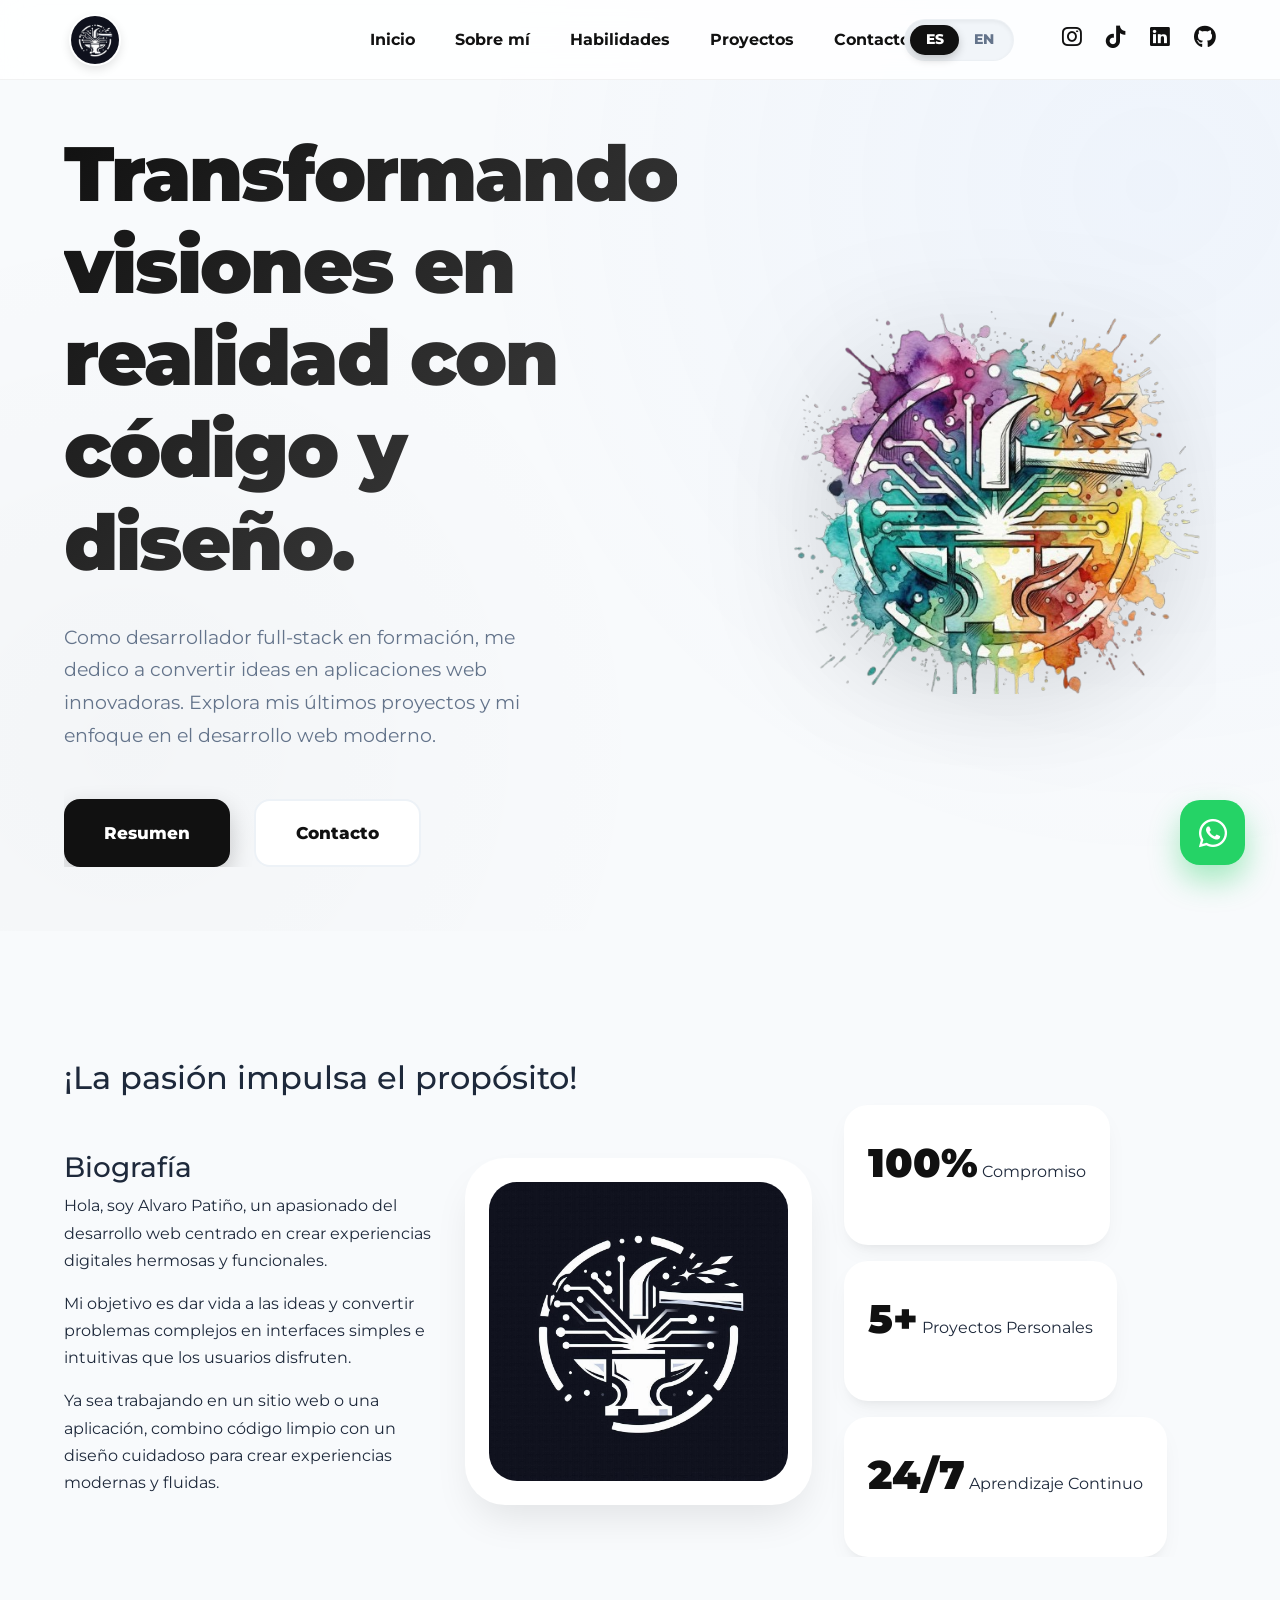
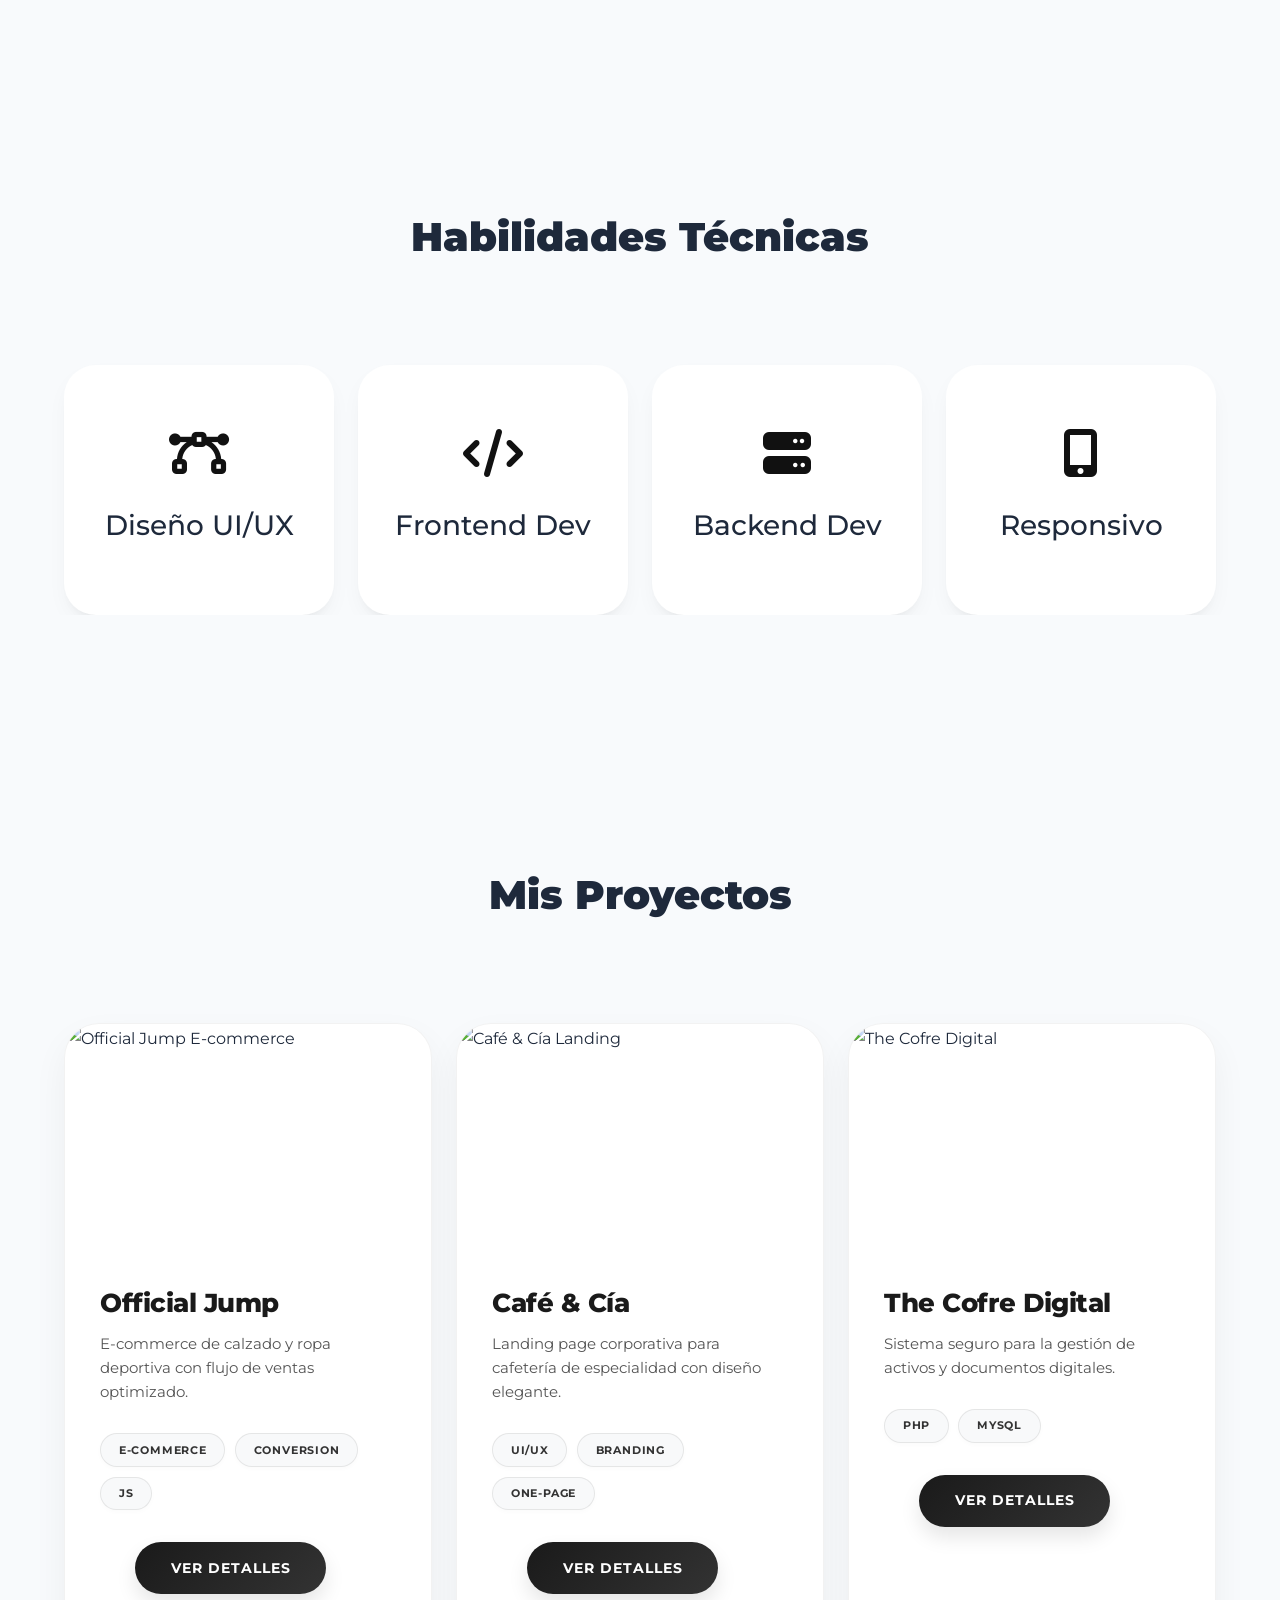
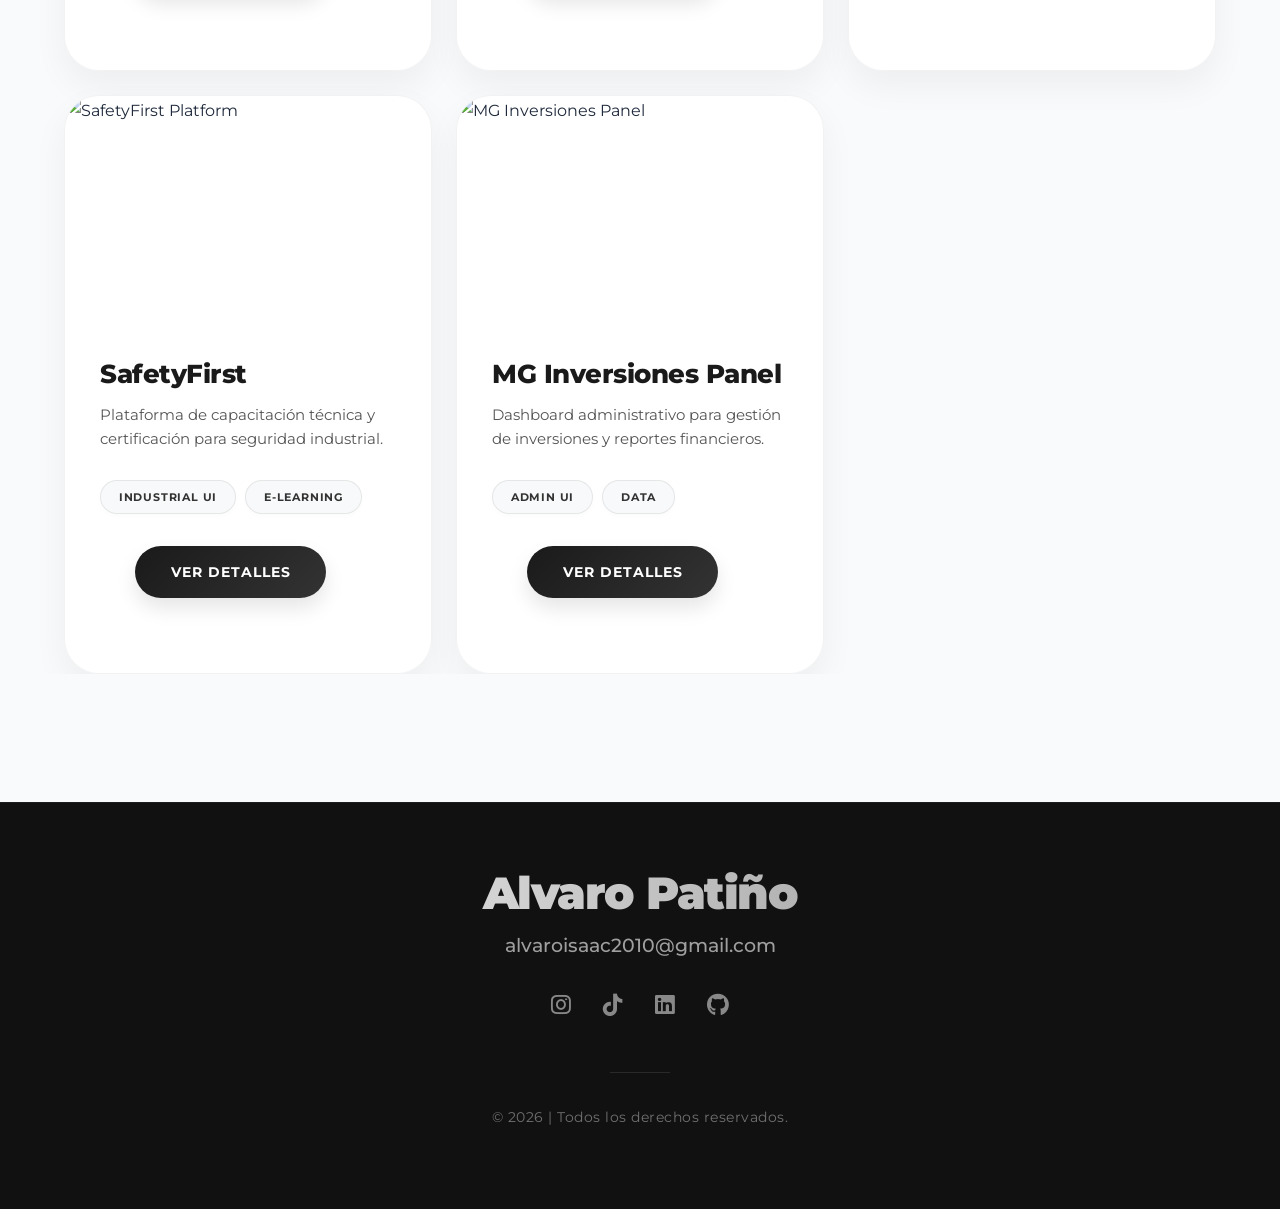
==== index.html @ 6e1e53f9 "version 0.1" ====
<!DOCTYPE html>
<html lang="es">

<head>
    <meta charset="UTF-8">
    <meta name="viewport" content="width=device-width, initial-scale=1.0">
    
    <!-- SEO Básico -->
    <title>Alvaro Patiño | Desarrollador Full-Stack & Diseñador UI/UX</title>
    <meta name="description" content="Desarrollador web especializado en crear experiencias digitales innovadoras, funcionales y de alto impacto. Explora mis proyectos y conectemos.">
    <meta name="keywords" content="Alvaro Patiño, Desarrollo Web, Full-Stack, UI/UX, Portafolio, Venezuela, React, JavaScript">
    <meta name="author" content="Alvaro Patiño">

    <!-- Open Graph / Facebook / WhatsApp / LinkedIn -->
    <meta property="og:type" content="website">
    <meta property="og:url" content="https://alvaroisaac18.github.io/"> <!-- Reemplaza por tu URL final si cambia -->
    <meta property="og:title" content="Alvaro Patiño | Portafolio Profesional">
    <meta property="og:description" content="Transformando visiones en realidad con código y diseño. Mira mis últimos proyectos de desarrollo web.">
    <meta property="og:image" content="./assets/img/LOGO.png">

    <!-- Twitter -->
    <meta property="twitter:card" content="summary_large_image">
    <meta property="twitter:url" content="https://alvaroisaac18.github.io/">
    <meta property="twitter:title" content="Alvaro Patiño | Portafolio Profesional">
    <meta property="twitter:description" content="Desarrollador Full-Stack apasionado por crear interfaces intuitivas y potentes.">
    <meta property="twitter:image" content="./assets/img/LOGO.png">

    <!-- Bootstrap 5 -->
    <link href="https://cdn.jsdelivr.net/npm/bootstrap@5.3.3/dist/css/bootstrap.min.css" rel="stylesheet">
    <link rel="stylesheet" href="./assets/style/style.css">
    <link rel="preconnect" href="https://fonts.googleapis.com">
    <link rel="preconnect" href="https://fonts.gstatic.com" crossorigin>
    <link href="https://fonts.googleapis.com/css2?family=Montserrat:ital,wght@0,100..900;1,100..900&display=swap" rel="stylesheet">
    <!-- Font Awesome for Icons -->
    <link rel="stylesheet" href="https://cdnjs.cloudflare.com/ajax/libs/font-awesome/6.5.1/css/all.min.css">
</head>

<body>
    <header class="navbar-m">
        <div class="logo-m">
            <img src="./assets/img/logo.jpeg" alt="Logo de Alvaro Patiño">
        </div>
        <nav class="menu-navbar" id="menu-navbar">
            <div class="nav-links-left">
                <ul>
                    <li class="menu-navbar-item"><a class="menu-navbar-link" href="#home"
                            data-i18n="nav-home">Inicio</a></li>
                    <li class="menu-navbar-item"><a class="menu-navbar-link" href="#about" data-i18n="nav-about">Sobre
                            mí</a></li>
                    <li class="menu-navbar-item"><a class="menu-navbar-link" href="#skills"
                            data-i18n="nav-skills">Habilidades</a></li>
                    <li class="menu-navbar-item"><a class="menu-navbar-link" href="#projects"
                            data-i18n="nav-projects">Proyectos</a></li>
                    <li class="menu-navbar-item"><a class="menu-navbar-link" href="#contact"
                            data-i18n="nav-contact">Contacto</a></li>
                </ul>
            </div>

            <div class="nav-extras-right">
                <div class="language-switcher-pill">
                    <button id="lang-es" class="lang-btn active">ES</button>
                    <button id="lang-en" class="lang-btn">EN</button>
                    <div class="switcher-bg"></div>
                </div>
                <div class="social-media-navbar">
                    <ul>
                        <li class="social-media-navbar-item"><a href="https://www.instagram.com/merchyprime_?igsh=MTd2d3c0Ynd5NTlqZw==" target="_blank"><i class="fa-brands fa-instagram"></i></a></li>
                        <li class="social-media-navbar-item"><a href="https://www.tiktok.com/@techforge.dev?_r=1&_t=ZS-95hbqI3Zc0X" target="_blank"><i class="fa-brands fa-tiktok"></i></a></li>
                        <li class="social-media-navbar-item"><a href="https://www.linkedin.com/in/alvaro-isaac-pati%C3%B1o-carrillo-1a999737a" target="_blank"><i class="fa-brands fa-linkedin"></i></a></li>
                        <li class="social-media-navbar-item"><a href="https://github.com/alvaroisaac18" target="_blank"><i class="fa-brands fa-github"></i></a></li>
                    </ul>
                </div>
            </div>
        </nav>
        <div class="menu-toggle-container">
            <button class="menu-button" type="button" aria-controls="menu-navbar" aria-expanded="false">
                <span class="menu-button__icon" aria-hidden="true"></span>
            </button>
        </div>

    </header>

    <main>
        <!-- Hero Section -->
        <section id="home" class="hero-section">
            <div class="container">
                <div class="img-main">
                    <div class="hero-img-container">
                        <img src="./assets/img/LOGO.png" alt="Hero Image">
                    </div>
                    <div class="hero-text-content">
                        <div class="title-img-hero">
                            <h2 data-i18n="hero-title">Transformando visiones en realidad con código y diseño.</h2>
                        </div>
                        <p class="hero-description-p" data-i18n="hero-description">Como desarrollador full-stack en
                            formación, me dedico a convertir ideas en aplicaciones web innovadoras. Explora mis últimos
                            proyectos y mi enfoque en el desarrollo web moderno.</p>

                        <div class="btn-group-m">
                            <button data-i18n="btn-resume">Resumen</button>
                            <button data-i18n="btn-contact">Contacto</button>
                        </div>
                    </div>
                </div>
            </div>
        </section>

        <!-- About Section -->
        <section id="about" class="about-section">
            <div class="container">
                <div class="about-section__inner">
                    <h2 class="about-title" data-i18n="about-main-title">¡La pasión impulsa el propósito!</h2>

                    <div class="about-layout">
                        <article class="about-text">
                            <h3 class="about-text__label" data-i18n="about-label">Biografía</h3>
                            <p data-i18n="about-p1">
                                Hola, soy <span class="about-text__highlight">Alvaro Patiño</span>, un apasionado del
                                desarrollo web centrado en crear experiencias digitales hermosas y funcionales.
                            </p>
                            <p data-i18n="about-p2">
                                Mi objetivo es dar vida a las ideas y convertir problemas complejos en interfaces simples e
                                intuitivas que los usuarios disfruten.
                            </p>
                            <p data-i18n="about-p3">
                                Ya sea trabajando en un sitio web o una aplicación, combino código limpio con un diseño
                                cuidadoso para crear experiencias modernas y fluidas.
                            </p>
                        </article>

                        <div class="about-card">
                            <div class="about-card__frame">
                                <img src="./assets/img/logo.jpeg" alt="Foto de perfil de Alvaro Patiño">
                            </div>
                        </div>

                        <div class="about-stats">
                            <div class="about-stat">
                                <span class="about-stat__number">100%</span>
                                <span class="about-stat__label" data-i18n="stat-commitment">Compromiso</span>
                            </div>
                            <div class="about-stat">
                                <span class="about-stat__number">5+</span>
                                <span class="about-stat__label" data-i18n="stat-projects">Proyectos Personales</span>
                            </div>
                            <div class="about-stat">
                                <span class="about-stat__number">24/7</span>
                                <span class="about-stat__label" data-i18n="stat-learning">Aprendizaje Continuo</span>
                            </div>
                        </div>
                    </div>
                </div>
            </div>
        </section>

        <!-- Skills Section -->
        <section id="skills" class="skills-section">
            <div class="container">
                <h2 class="section-title" data-i18n="skills-title">Habilidades Técnicas</h2>
                <div class="skills-grid row g-4">
                    <div class="col-6 col-md-3">
                        <div class="skill-card">
                            <i class="fa-solid fa-bezier-curve skill-icon-fa"></i>
                            <h3 data-i18n="skill-uiux">Diseño UI/UX</h3>
                        </div>
                    </div>
                    <div class="col-6 col-md-3">
                        <div class="skill-card">
                            <i class="fa-solid fa-code skill-icon-fa"></i>
                            <h3>Frontend Dev</h3>
                        </div>
                    </div>
                    <div class="col-6 col-md-3">
                        <div class="skill-card">
                            <i class="fa-solid fa-server skill-icon-fa"></i>
                            <h3>Backend Dev</h3>
                        </div>
                    </div>
                    <div class="col-6 col-md-3">
                        <div class="skill-card">
                            <i class="fa-solid fa-mobile-screen-button skill-icon-fa"></i>
                            <h3 data-i18n="skill-responsive">Responsivo</h3>
                        </div>
                    </div>
                </div>
            </div>
        </section>

        <!-- Projects Section -->
        <!-- Projects Section -->
        <section id="projects" class="projects-section">
            <div class="container">
                <h2 class="section-title" data-i18n="projects-title">Mis Proyectos</h2>
                <div class="projects-grid row g-4">
                    <div class="col-12 col-md-6 col-lg-4">
                        <div class="project-card">
                            <div class="project-img">
                                <img src="./assets/img/imgPortafolio/Captura.PNG" alt="Official Jump E-commerce">
                            </div>
                            <div class="project-content">
                                <h3 data-i18n="project-refa-title">Official Jump</h3>
                                <p data-i18n="project-refa-desc">E-commerce de calzado y ropa deportiva con flujo de ventas optimizado.</p>
                                <div class="project-tags">
                                    <span>E-commerce</span> <span>Conversion</span> <span>JS</span>
                                </div>
                                <div class="project-footer">
                                    <a href="project-refa.html" class="btn-details">Ver Detalles</a>
                                </div>
                            </div>
                        </div>
                    </div>

                    <div class="col-12 col-md-6 col-lg-4">
                        <div class="project-card">
                            <div class="project-img">
                                <img src="./assets/img/imgPortafolio/Captuxra.PNG" alt="Café & Cía Landing">
                            </div>
                            <div class="project-content">
                                <h3 data-i18n="project-coffee-title">Café & Cía</h3>
                                <p data-i18n="project-coffee-desc">Landing page corporativa para cafetería de especialidad con diseño elegante.</p>
                                <div class="project-tags">
                                    <span>UI/UX</span> <span>Branding</span> <span>One-Page</span>
                                </div>
                                <div class="project-footer">
                                    <a href="project-coffee.html" class="btn-details">Ver Detalles</a>
                                </div>
                            </div>
                        </div>
                    </div>

                    <div class="col-12 col-md-6 col-lg-4">
                        <div class="project-card">
                            <div class="project-img">
                                <img src="./assets/img/imgPortafolio/Capturdsdsa.PNG" alt="The Cofre Digital">
                            </div>
                            <div class="project-content">
                                <h3 data-i18n="project-cofre-title">The Cofre Digital</h3>
                                <p data-i18n="project-cofre-desc">Sistema seguro para la gestión de activos y documentos digitales.</p>
                                <div class="project-tags">
                                    <span>PHP</span> <span>MySQL</span>
                                </div>
                                <div class="project-footer">
                                    <a href="project-thecofre.html" class="btn-details">Ver Detalles</a>
                                </div>
                            </div>
                        </div>
                    </div>

                    <div class="col-12 col-md-6 col-lg-4">
                        <div class="project-card">
                            <div class="project-img">
                                <img src="./assets/img/imgPortafolio/ope.PNG" alt="SafetyFirst Platform">
                            </div>
                            <div class="project-content">
                                <h3 data-i18n="project-curso-title">SafetyFirst</h3>
                                <p data-i18n="project-curso-desc">Plataforma de capacitación técnica y certificación para seguridad industrial.</p>
                                <div class="project-tags">
                                    <span>Industrial UI</span> <span>E-learning</span>
                                </div>
                                <div class="project-footer">
                                    <a href="project-curso.html" class="btn-details">Ver Detalles</a>
                                </div>
                            </div>
                        </div>
                    </div>

                    <div class="col-12 col-md-6 col-lg-4">
                        <div class="project-card">
                            <div class="project-img">
                                <img src="./assets/img/imgPortafolio/mgInversiones.PNG" alt="MG Inversiones Panel">
                            </div>
                            <div class="project-content">
                                <h3 data-i18n="project-mg-title">MG Inversiones Panel</h3>
                                <p data-i18n="project-mg-desc">Dashboard administrativo para gestión de inversiones y reportes financieros.</p>
                                <div class="project-tags">
                                    <span>Admin UI</span> <span>Data</span>
                                </div>
                                <div class="project-footer">
                                    <a href="project-mg.html" class="btn-details">Ver Detalles</a>
                                </div>
                            </div>
                        </div>
                    </div>
                </div>
            </div>
        </section>

    <footer id="contact" class="footer-m">
        <div class="container text-center">
            <h2 class="footer-logo-text">Alvaro Patiño</h2>
            <a href="mailto:alvaroisaac2010@gmail.com" class="footer-email-link">alvaroisaac2010@gmail.com</a>
            
            <div class="footer-socials">
                <a href="https://www.instagram.com/merchyprime_?igsh=MTd2d3c0Ynd5NTlqZw==" target="_blank"><i class="fa-brands fa-instagram"></i></a>
                <a href="https://www.tiktok.com/@techforge.dev?_r=1&_t=ZS-95hbqI3Zc0X" target="_blank"><i class="fa-brands fa-tiktok"></i></a>
                <a href="https://www.linkedin.com/in/alvaro-isaac-pati%C3%B1o-carrillo-1a999737a" target="_blank"><i class="fa-brands fa-linkedin"></i></a>
                <a href="https://github.com/alvaroisaac18" target="_blank"><i class="fa-brands fa-github"></i></a>
            </div>

            <div class="footer-divider"></div>
            <p class="footer-bottom-text">
                &copy; <span id="current-year"></span> | <span data-i18n="footer-rights">Desarrollado con pasión. Todos los derechos reservados.</span>
            </p>
        </div>
    </footer>

    <script src="./assets/js/script.js"></script>

    <a class="whatsapp-float" href="https://wa.me/584164515058?text=Hola%20Alvaro,%20vi%20tu%20portafolio" target="_blank" rel="noopener"
        aria-label="Escríbenos por WhatsApp">
        <i class="fa-brands fa-whatsapp"></i>
    </a>
</body>

</html>
---- assets/style/style.css ----
:root {
    --header-height: 5rem;
    --primary-color: #111111;
    --accent-color: #3b82f6;
    --bg-color: #f8fafc;
    --white: #ffffff;
    --text-main: #1e293b;
    --text-muted: #64748b;
    --card-shadow: 0 10px 25px -5px rgba(0, 0, 0, 0.05), 0 8px 10px -6px rgba(0, 0, 0, 0.05);
    --premium-shadow: 0 20px 40px -10px rgba(0, 0, 0, 0.1);
    --transition: all 0.4s cubic-bezier(0.4, 0, 0.2, 1);
}

* {
    padding: 0;
    margin: 0;
    box-sizing: border-box;
}

html {
    scroll-behavior: smooth;
}

html, body {
    max-width: 100%;
    overflow-x: hidden;
    position: relative;
}

body {
    background-color: var(--bg-color);
    font-family: "Montserrat", sans-serif;
    color: var(--text-main);
    line-height: 1.7;
}

li {
    list-style: none;
}

a {
    text-decoration: none;
    color: inherit;
}

/* --- Detailed Navbar --- */
.navbar-m {
    width: 100%;
    height: var(--header-height);
    background-color: rgba(255, 255, 255, 0.85);
    backdrop-filter: blur(15px);
    -webkit-backdrop-filter: blur(15px);
    border-bottom: 1px solid rgba(0, 0, 0, 0.05);
    display: flex;
    justify-content: space-between;
    align-items: center;
    padding: 0 2rem;
    position: fixed;
    top: 0;
    left: 0;
    z-index: 1000;
    transition: var(--transition);
}

/* Scrolled state (via JS or just keeping it elegant) */
.navbar-m.scrolled {
    height: 4.5rem;
    background-color: rgba(255, 255, 255, 0.95);
    box-shadow: 0 10px 30px rgba(0, 0, 0, 0.03);
}

.logo-m {
    display: flex;
    align-items: center;
    position: relative;
    padding: 5px;
}

.logo-m img {
    width: 52px;
    height: 52px;
    border-radius: 50%;
    object-fit: cover;
    transition: var(--transition);
    border: 2px solid transparent;
    box-shadow: 0 4px 10px rgba(0, 0, 0, 0.1);
}

.logo-m:hover img {
    transform: scale(1.08) rotate(-5deg);
    border-color: var(--primary-color);
}

/* Side Drawer (Mobile) */
.menu-navbar {
    position: fixed;
    top: 0;
    right: -100%;
    width: 85%;
    max-width: 400px;
    height: 100vh;
    background-color: var(--white);
    display: flex;
    flex-direction: column;
    padding: 6rem 2.5rem 3rem;
    gap: 3rem;
    transition: right 0.5s cubic-bezier(0.77, 0, 0.175, 1);
    box-shadow: -15px 0 35px rgba(0, 0, 0, 0.05);
    z-index: 999;
    visibility: hidden;
}

.menu-navbar.is-active {
    right: 0;
    visibility: visible;
}

.nav-links-left ul,
.nav-extras-right ul,
.social-media-navbar ul {
    list-style: none !important;
    margin: 0 !important;
    padding: 0 !important;
    display: flex;
}

.footer-m {
    background: #000;
    color: #fff;
    padding: 5rem 0 3rem;
    position: relative;
}

.footer-logo-text {
    font-size: 2.8rem;
    font-weight: 900;
    letter-spacing: -1.5px;
    margin-bottom: 0.5rem;
    background: linear-gradient(to right, #fff, #888);
    -webkit-background-clip: text;
    -webkit-text-fill-color: transparent;
}

.footer-email-link {
    color: rgba(255, 255, 255, 0.6);
    text-decoration: none;
    font-size: 1.2rem;
    font-weight: 500;
    transition: all 0.3s ease;
    display: inline-block;
    margin-bottom: 1.5rem;
}

.footer-socials {
    display: flex;
    justify-content: center;
    gap: 2rem;
    margin-bottom: 3rem;
}

.footer-socials a {
    color: rgba(255, 255, 255, 0.5);
    font-size: 1.4rem;
    transition: all 0.3s ease;
}

.footer-socials a:hover {
    color: #fff;
    transform: translateY(-3px);
}

.contact-section {
    display: none;
}

.footer-email-link:hover {
    color: #fff;
    transform: translateY(-2px);
}

.footer-divider {
    width: 60px;
    height: 1px;
    background: rgba(255, 255, 255, 0.1);
    margin: 0 auto 2rem;
}

.footer-bottom-text {
    color: rgba(255, 255, 255, 0.4);
    font-size: 0.9rem;
    letter-spacing: 0.5px;
}

.nav-links-left ul {
    flex-direction: column;
    gap: 2rem;
}

.nav-extras-right {
    display: flex;
    flex-direction: column;
    gap: 2.5rem;
    margin-top: auto;
}

.menu-navbar-link {
    font-size: 1.4rem;
    font-weight: 800;
    color: var(--primary-color);
    position: relative;
    padding-left: 1rem;
    border-left: 3px solid transparent;
    transition: var(--transition);
}

.menu-navbar-link:hover {
    padding-left: 1.5rem;
    border-left-color: var(--primary-color);
}

/* Language Switcher Pill - More Detailed */
.language-switcher-pill {
    position: relative;
    display: flex;
    background: #f1f5f9;
    padding: 5px;
    border-radius: 100px;
    width: 110px;
    height: 42px;
    box-shadow: inset 0 2px 4px rgba(0, 0, 0, 0.05);
    border: 1px solid rgba(0, 0, 0, 0.02);
}

.lang-btn {
    flex: 1;
    border: none;
    background: none;
    cursor: pointer;
    font-size: 0.85rem;
    font-weight: 800;
    color: var(--text-muted);
    z-index: 2;
    transition: var(--transition);
}

.lang-btn.active {
    color: var(--white);
}

.switcher-bg {
    position: absolute;
    top: 5px;
    left: 5px;
    width: calc(50% - 5px);
    height: calc(100% - 10px);
    background: var(--primary-color);
    border-radius: 100px;
    transition: transform 0.4s cubic-bezier(0.175, 0.885, 0.32, 1.275);
    z-index: 1;
    box-shadow: 0 4px 10px rgba(0, 0, 0, 0.2);
}

#lang-en.active~.switcher-bg {
    transform: translateX(100%);
}

.social-media-navbar ul {
    display: flex;
    gap: 1.5rem;
    justify-content: center;
    margin: 0;
    padding: 0;
    list-style: none;
}

.social-media-navbar-item i {
    font-size: 1.4rem;
    color: var(--primary-color);
    transition: var(--transition);
}

.social-media-navbar-item i:hover {
    transform: translateY(-5px);
    color: var(--text-muted);
}

/* Menu Toggle Button (Hamburger) */
.menu-button {
    background: #f1f5f9;
    border: none;
    cursor: pointer;
    width: 48px;
    height: 48px;
    border-radius: 12px;
    display: flex;
    align-items: center;
    justify-content: center;
    transition: var(--transition);
}

.menu-button:hover {
    background: #e2e8f0;
}

.menu-button__icon {
    width: 22px;
    height: 2px;
    background: var(--primary-color);
    position: relative;
    transition: var(--transition);
}

.menu-button__icon::before,
.menu-button__icon::after {
    content: '';
    position: absolute;
    width: 100%;
    height: 2px;
    background: var(--primary-color);
    left: 0;
    transition: var(--transition);
}

.menu-button__icon::before {
    top: -7px;
}

.menu-button__icon::after {
    bottom: -7px;
    width: 70%;
}

.menu-button[aria-expanded="true"] .menu-button__icon {
    background: transparent;
}

.menu-button[aria-expanded="true"] .menu-button__icon::before {
    transform: rotate(45deg);
    top: 0;
}

.menu-button[aria-expanded="true"] .menu-button__icon::after {
    transform: rotate(-45deg);
    bottom: 0;
    width: 100%;
}

/* --- Detailed Hero Section --- */
.hero-section {
    min-height: 100vh;
    display: flex;
    align-items: center;
    padding: 8rem 0 4rem;
    position: relative;
    background: radial-gradient(circle at 90% 10%, rgba(59, 130, 246, 0.03) 0%, transparent 40%);
}

.hero-section .img-main {
    width: 100%;
    display: flex;
    flex-direction: column;
    align-items: center;
    text-align: center;
    gap: 2rem;
    position: relative;
    overflow: hidden;
}

.hero-img-container {
    position: relative;
    width: 100%;
    max-width: 100%;
}

/* Soft glow behind hero image */
.hero-img-container::before {
    content: '';
    position: absolute;
    top: 50%;
    left: 50%;
    transform: translate(-50%, -50%);
    width: 80%;
    height: 80%;
    background: var(--primary-color);
    filter: blur(80px);
    opacity: 0.05;
    z-index: -1;
}

.img-main img {
    width: 100%;
    height: auto;
    animation: float 6s ease-in-out infinite;
    filter: drop-shadow(0 25px 50px rgba(0, 0, 0, 0.1));
}

@keyframes float {

    0%,
    100% {
        transform: translateY(0);
    }

    50% {
        transform: translateY(-20px);
    }
}

.hero-text-content {
    max-width: 600px;
}

.title-img-hero h2 {
    font-size: 1.8rem;
    font-weight: 900;
    line-height: 1.2;
    margin-bottom: 2rem;
    background: linear-gradient(135deg, var(--primary-color) 0%, #444 100%);
    -webkit-background-clip: text;
    -webkit-text-fill-color: transparent;
}

@media (min-width: 480px) {
    .title-img-hero h2 {
        font-size: 2.25rem;
    }
}

.hero-description-p {
    font-size: 1rem;
    color: var(--text-muted);
    margin-bottom: 3rem;
    max-width: 500px;
    margin-left: auto;
    margin-right: auto;
}

.btn-group-m {
    display: flex;
    gap: 1.5rem;
    justify-content: center;
}

.btn-group-m button {
    padding: 1.1rem 2.5rem;
    border-radius: 16px;
    font-weight: 800;
    font-size: 1.05rem;
    cursor: pointer;
    transition: var(--transition);
    border: none;
}

.btn-group-m button:first-child {
    background: var(--primary-color);
    color: var(--white);
    box-shadow: 0 10px 25px rgba(0, 0, 0, 0.2);
}

.btn-group-m button:last-child {
    background: var(--white);
    color: var(--primary-color);
    border: 2px solid #edf2f7;
}

.btn-group-m button:hover {
    transform: translateY(-5px) scale(1.02);
    box-shadow: 0 20px 35px rgba(0, 0, 0, 0.15);
}

/* --- Sections Common --- */
.container {
    max-width: 1200px;
    margin: 0 auto;
    padding: 0 1.5rem;
    width: 100%;
    overflow: hidden;
}

section {
    padding: 5rem 0;
}

@media (min-width: 768px) {
    section {
        padding: 8rem 0;
    }
}

.section-title {
    font-size: 1.8rem;
    font-weight: 900;
    text-align: center;
    margin-bottom: 3rem;
}

@media (min-width: 768px) {
    .section-title {
        font-size: 2.5rem;
        margin-bottom: 5rem;
    }
}

/* --- About Section Details --- */
.about-layout {
    display: flex;
    flex-direction: column;
    gap: 2rem;
    align-items: center;
    width: 100%;
}

.about-card__frame {
    padding: 1.5rem;
    background: var(--white);
    border-radius: 40px;
    box-shadow: var(--premium-shadow);
    transition: var(--transition);
}

.about-card__frame:hover {
    transform: translateY(-10px) rotate(2deg);
}

.about-card__frame img {
    width: 100%;
    max-width: 100%;
    height: auto;
    border-radius: 28px;
}

.about-stats {
    display: flex;
    gap: 1rem;
    flex-wrap: wrap;
    justify-content: center;
    width: 100%;
}

.about-stat {
    padding: 1.5rem;
    background: var(--white);
    border-radius: 24px;
    flex: 1 1 140px;
    min-width: 120px;
    box-shadow: var(--card-shadow);
    text-align: center;
}

.about-stat__number {
    font-size: 2.5rem;
    font-weight: 900;
    color: var(--primary-color);
}

/* --- Skills --- */
/* --- Skills --- */
.skills-grid {
    margin-top: 2rem;
}

.skill-card {
    background: var(--white);
    padding: 4rem 2rem;
    border-radius: 32px;
    text-align: center;
    box-shadow: var(--card-shadow);
    transition: var(--transition);
}

.skill-card:hover {
    transform: translateY(-15px);
    box-shadow: var(--premium-shadow);
}

.skill-icon-fa {
    font-size: 3rem;
    margin-bottom: 2rem;
    color: var(--primary-color);
}

/* --- Projects --- */
/* --- Projects --- */
.projects-grid {
    margin-top: 2rem;
}

.project-card {
    background: rgba(255, 255, 255, 0.95);
    border: 1px solid rgba(0, 0, 0, 0.05);
    border-radius: 35px;
    overflow: hidden;
    box-shadow: 0 15px 35px rgba(0, 0, 0, 0.05);
    transition: all 0.5s cubic-bezier(0.4, 0, 0.2, 1);
    height: 100%;
    display: flex;
    flex-direction: column;
}

.project-img {
    overflow: hidden;
    aspect-ratio: 16 / 10;
}

.project-img img {
    width: 100%;
    height: 100%;
    object-fit: cover;
    transition: transform 0.6s ease;
}

.project-card:hover .project-img img {
    transform: scale(1.1);
}

.project-card:hover {
    transform: translateY(-12px);
    box-shadow: 0 30px 60px rgba(0, 0, 0, 0.1);
}

.project-content {
    padding: 2.2rem;
    flex-grow: 1;
    display: flex;
    flex-direction: column;
}

.project-content h3 {
    font-size: 1.6rem;
    font-weight: 800;
    margin-bottom: 0.8rem;
    color: #1a1a1a;
    letter-spacing: -0.5px;
}

.project-content p {
    color: #555;
    line-height: 1.6;
    margin-bottom: 1.8rem;
    font-size: 0.95rem;
}

.project-tags {
    display: flex;
    flex-wrap: wrap;
    gap: 0.6rem;
    margin-bottom: 2rem;
}

.project-tags span {
    background: #f8f9fa;
    color: #333;
    padding: 0.4rem 1.1rem;
    border-radius: 50px;
    font-size: 0.7rem;
    font-weight: 700;
    text-transform: uppercase;
    letter-spacing: 0.8px;
    border: 1px solid rgba(0,0,0,0.08);
    box-shadow: 0 2px 5px rgba(0,0,0,0.02);
}

.project-footer {
    padding: 0 2.2rem 2.5rem;
}

.btn-details {
    display: inline-block;
    padding: 0.9rem 2.2rem;
    background: linear-gradient(135deg, #1a1a1a, #333333);
    color: #ffffff !important;
    text-decoration: none !important;
    border-radius: 50px;
    font-weight: 700;
    font-size: 0.85rem;
    transition: all 0.3s cubic-bezier(0.175, 0.885, 0.32, 1.275);
    border: none;
    cursor: pointer;
    box-shadow: 0 10px 20px rgba(0, 0, 0, 0.1);
    text-transform: uppercase;
    letter-spacing: 1px;
    text-align: center;
}

.btn-details:hover {
    transform: translateY(-4px) scale(1.02);
    box-shadow: 0 15px 30px rgba(0, 0, 0, 0.15);
    background: #000;
}

.project-img img {
    width: 100%;
    height: 260px;
    object-fit: cover;
    transition: var(--transition);
}

.project-card:hover .project-img img {
    transform: scale(1.05);
}

/* --- Contact & Footer --- */
.contact-section {
    background: var(--primary-color);
    color: var(--white);
    border-radius: 0;
}

.contact-email {
    font-size: 1.2rem;
    font-weight: 900;
    color: var(--white);
    text-decoration: underline;
    text-underline-offset: 10px;
    margin: 2rem 0;
    word-break: break-all;
    display: inline-block;
}

.footer-m {
    padding: 4rem 0;
    text-align: center;
    background: var(--primary-color);
    color: rgba(255, 255, 255, 0.4);
    border-top: 1px solid rgba(255, 255, 255, 0.05);
}

.whatsapp-float {
    position: fixed;
    bottom: 35px;
    right: 35px;
    background: #25d366;
    width: 65px;
    height: 65px;
    border-radius: 20px;
    display: flex;
    justify-content: center;
    align-items: center;
    color: white;
    font-size: 2rem;
    z-index: 1000;
    box-shadow: 0 15px 30px rgba(37, 211, 102, 0.4);
    transition: var(--transition);
}

.whatsapp-float:hover {
    transform: rotate(10deg) scale(1.1);
}

/* --- DESKTOP ENHANCEMENTS --- */
@media (min-width: 992px) {
    .navbar-m {
        padding: 0 4rem;
        display: flex;
        justify-content: space-between;
        align-items: center;
    }

    .logo-m {
        flex: 1;
        justify-content: flex-start;
    }

    .menu-navbar {
        position: static;
        width: auto;
        height: auto;
        background: none;
        flex-direction: row;
        padding: 0;
        gap: 0;
        opacity: 1;
        visibility: visible;
        box-shadow: none;
        flex: 1;
        display: flex;
        justify-content: flex-end; /* Pushes extras to the right */
        align-items: center;
    }

    .nav-links-left {
        position: absolute;
        left: 50%;
        transform: translateX(-50%);
        display: flex;
    }

    .nav-links-left ul {
        flex-direction: row;
        gap: 2.5rem;
        margin: 0;
        padding: 0;
        align-items: center;
    }

    .menu-navbar-link {
        font-size: 1rem;
        padding: 0;
        border: none;
        font-weight: 700;
        display: block;
    }

    .nav-extras-right {
        flex: 1;
        display: flex;
        flex-direction: row;
        gap: 3rem;
        margin-top: 0;
        align-items: center;
        justify-content: flex-end;
    }

    .menu-toggle-container {
        display: none;
    }

    .menu-navbar-link::after {
        content: '';
        position: absolute;
        bottom: -5px;
        left: 0;
        width: 0;
        height: 2px;
        background: var(--primary-color);
        transition: var(--transition);
    }

    .menu-navbar-link:hover {
        padding-left: 0;
    }

    .menu-navbar-link:hover::after {
        width: 100%;
    }

    .nav-extras-right {
        flex-direction: row;
        gap: 3rem;
        margin-top: 0;
        align-items: center;
    }

    /* Hero Desktop Detailed */
    .hero-section {
        background:
            radial-gradient(circle at 90% 20%, rgba(59, 130, 246, 0.05) 0%, transparent 50%),
            radial-gradient(circle at 10% 80%, rgba(0, 0, 0, 0.02) 0%, transparent 40%);
    }

    .hero-section .img-main {
        flex-direction: row-reverse;
        text-align: left;
        justify-content: space-between;
        gap: 6rem;
    }

    .hero-text-content {
        flex: 1;
    }

    .img-main img {
        max-width: 600px;
        width: 100%;
        height: auto;
    }

    .hero-text-content {
        max-width: 650px;
    }

    .hero-img-container {
        flex: 1;
        display: flex;
        justify-content: flex-end;
    }

    .title-img-hero h2 {
        font-size: 4.8rem;
        letter-spacing: -2px;
    }

    .hero-description-p {
        margin-left: 0;
        font-size: 1.2rem;
    }

    .btn-group-m {
        justify-content: flex-start;
    }

    .about-layout {
        flex-direction: row;
        justify-content: space-between;
    }

    .about-stats {
        flex-direction: column;
        align-items: flex-start;
    }
}
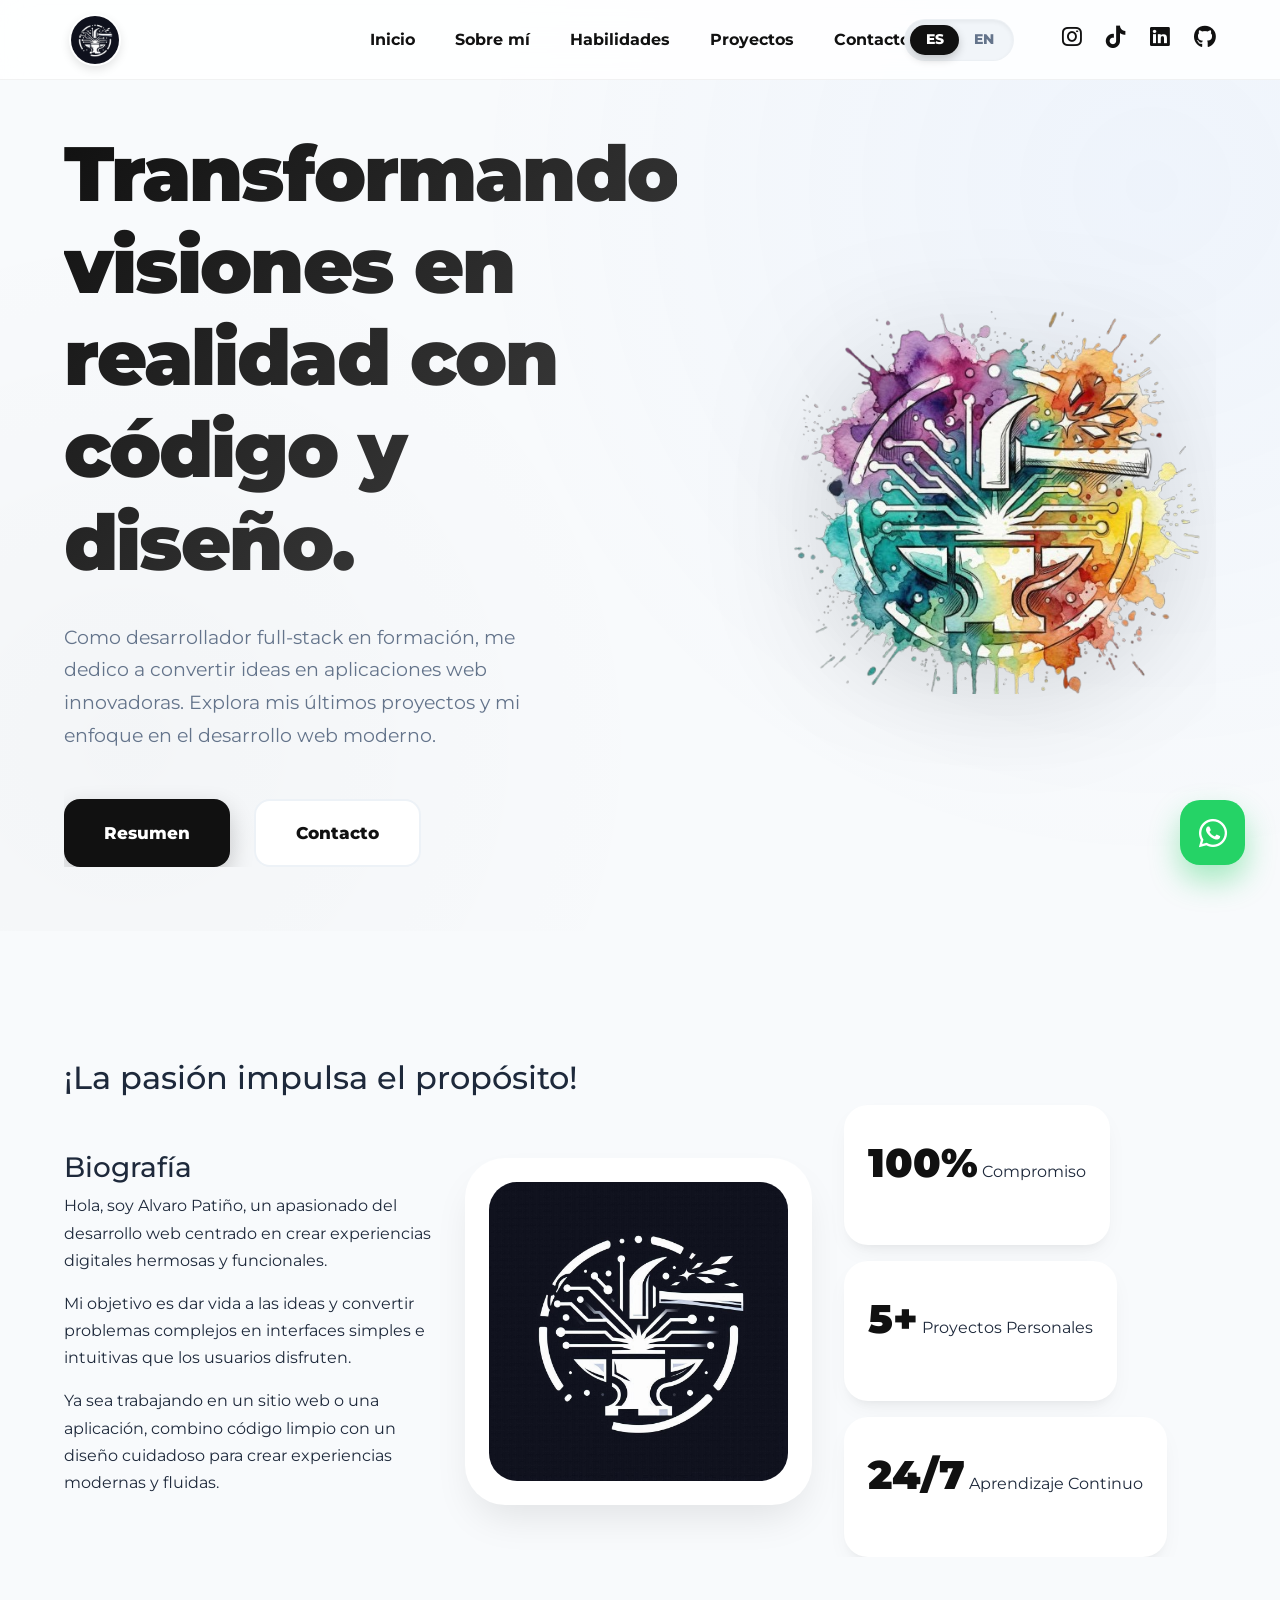
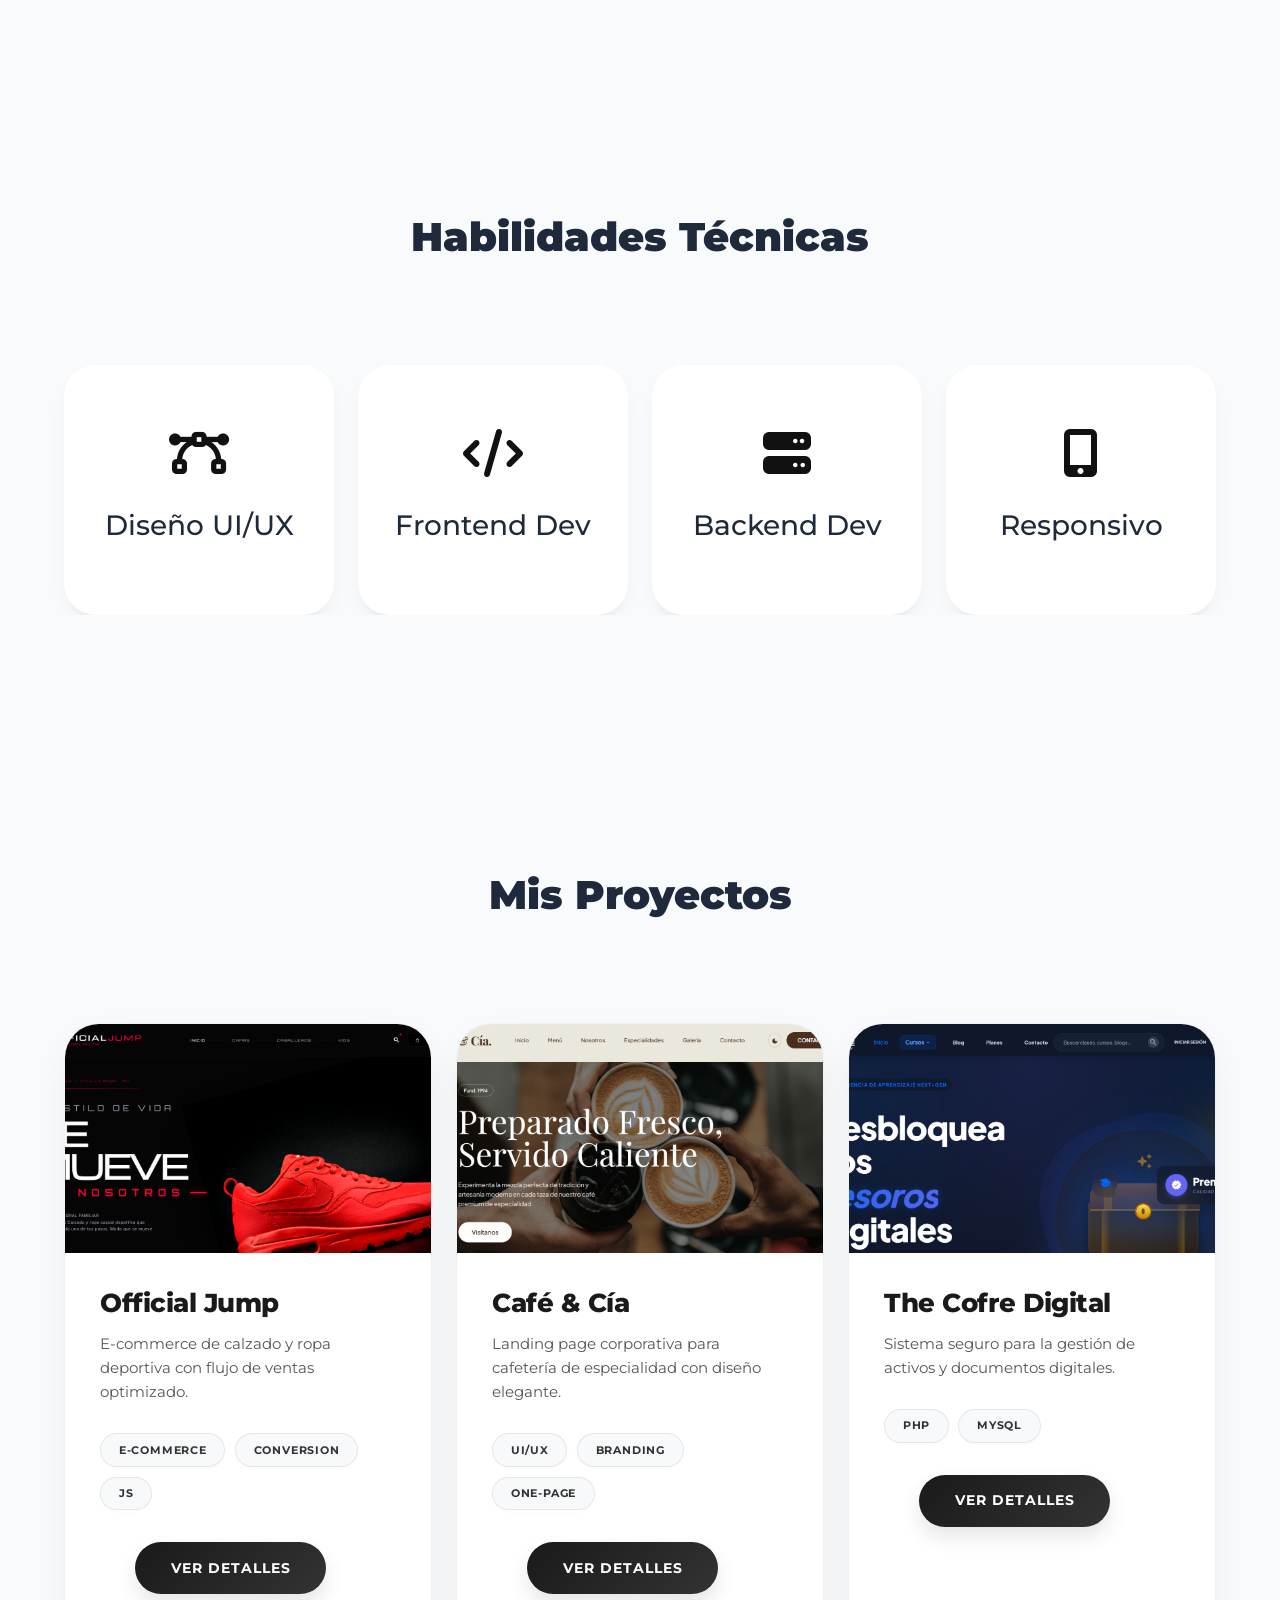
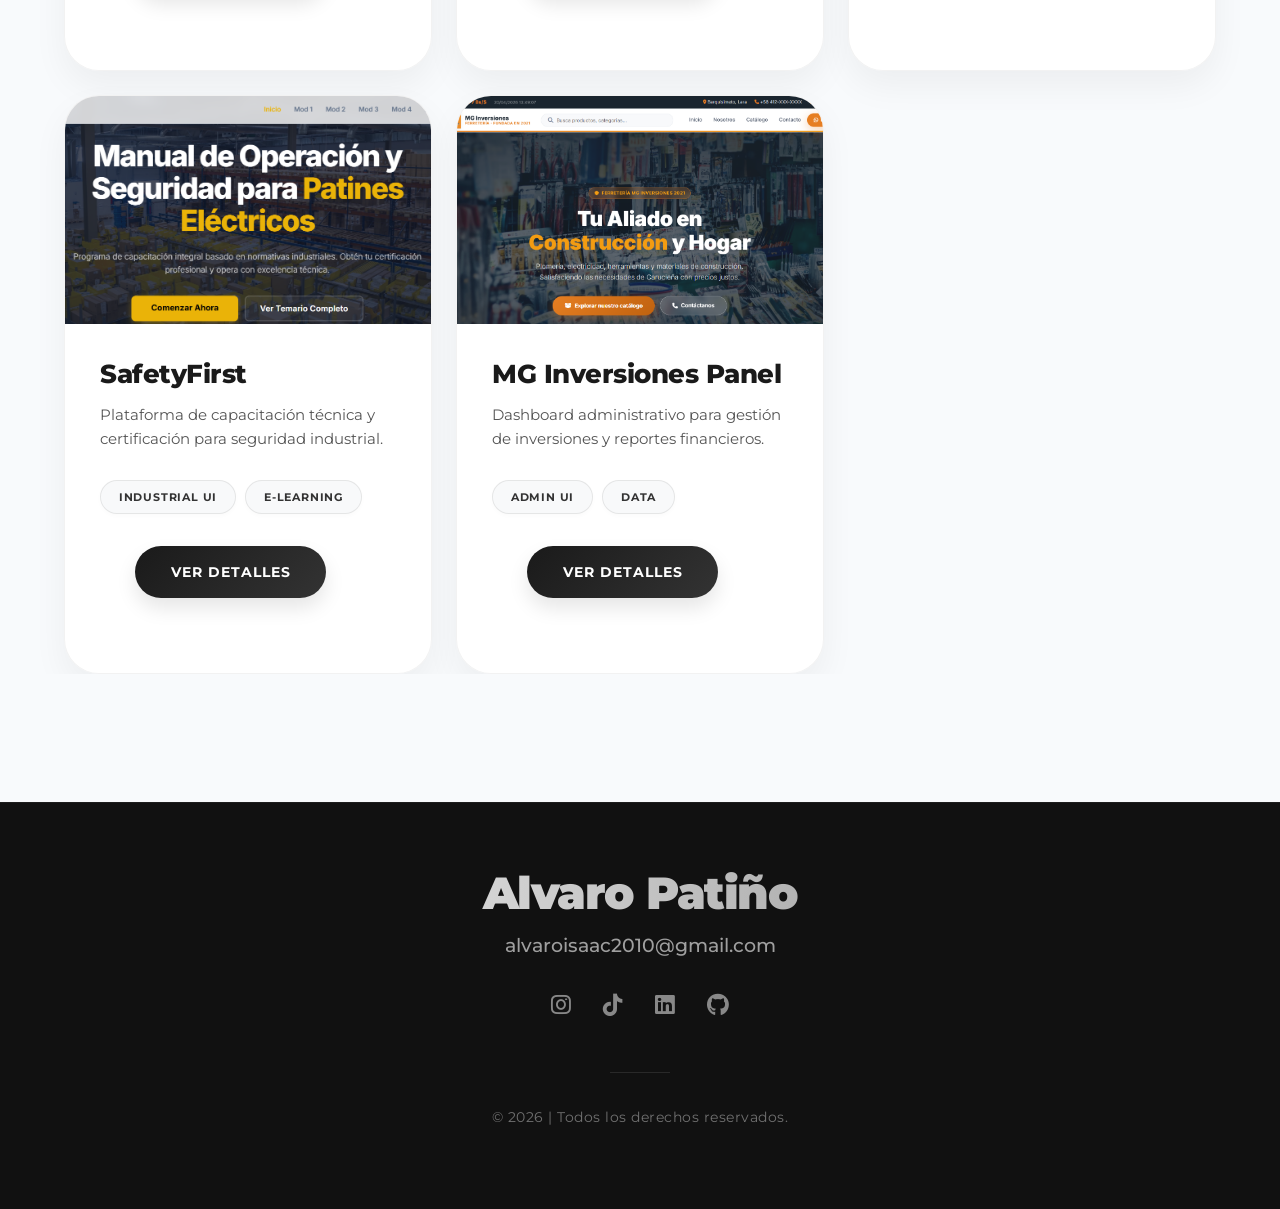
==== commit 6dc65572: "version 0.2" ====
--- a/index.html
+++ b/index.html
@@ -4,6 +4,7 @@
 <head>
     <meta charset="UTF-8">
     <meta name="viewport" content="width=device-width, initial-scale=1.0">
+    <link rel="icon" type="image/png" href="./assets/img/LOGO.png">
     
     <!-- SEO Básico -->
     <title>Alvaro Patiño | Desarrollador Full-Stack & Diseñador UI/UX</title>
@@ -195,7 +196,7 @@
                     <div class="col-12 col-md-6 col-lg-4">
                         <div class="project-card">
                             <div class="project-img">
-                                <img src="./assets/img/imgPortafolio/Captura.PNG" alt="Official Jump E-commerce">
+                                <img src="./assets/img/IMGportafolio/Captura.PNG" alt="Official Jump E-commerce">
                             </div>
                             <div class="project-content">
                                 <h3 data-i18n="project-refa-title">Official Jump</h3>
@@ -213,7 +214,7 @@
                     <div class="col-12 col-md-6 col-lg-4">
                         <div class="project-card">
                             <div class="project-img">
-                                <img src="./assets/img/imgPortafolio/Captuxra.PNG" alt="Café & Cía Landing">
+                                <img src="./assets/img/IMGportafolio/Captuxra.PNG" alt="Café & Cía Landing">
                             </div>
                             <div class="project-content">
                                 <h3 data-i18n="project-coffee-title">Café & Cía</h3>
@@ -231,7 +232,7 @@
                     <div class="col-12 col-md-6 col-lg-4">
                         <div class="project-card">
                             <div class="project-img">
-                                <img src="./assets/img/imgPortafolio/Capturdsdsa.PNG" alt="The Cofre Digital">
+                                <img src="./assets/img/IMGportafolio/Capturdsdsa.PNG" alt="The Cofre Digital">
                             </div>
                             <div class="project-content">
                                 <h3 data-i18n="project-cofre-title">The Cofre Digital</h3>
@@ -249,7 +250,7 @@
                     <div class="col-12 col-md-6 col-lg-4">
                         <div class="project-card">
                             <div class="project-img">
-                                <img src="./assets/img/imgPortafolio/ope.PNG" alt="SafetyFirst Platform">
+                                <img src="./assets/img/IMGportafolio/ope.PNG" alt="SafetyFirst Platform">
                             </div>
                             <div class="project-content">
                                 <h3 data-i18n="project-curso-title">SafetyFirst</h3>
@@ -267,7 +268,7 @@
                     <div class="col-12 col-md-6 col-lg-4">
                         <div class="project-card">
                             <div class="project-img">
-                                <img src="./assets/img/imgPortafolio/mgInversiones.PNG" alt="MG Inversiones Panel">
+                                <img src="./assets/img/IMGportafolio/mgInversiones.PNG" alt="MG Inversiones Panel">
                             </div>
                             <div class="project-content">
                                 <h3 data-i18n="project-mg-title">MG Inversiones Panel</h3>
